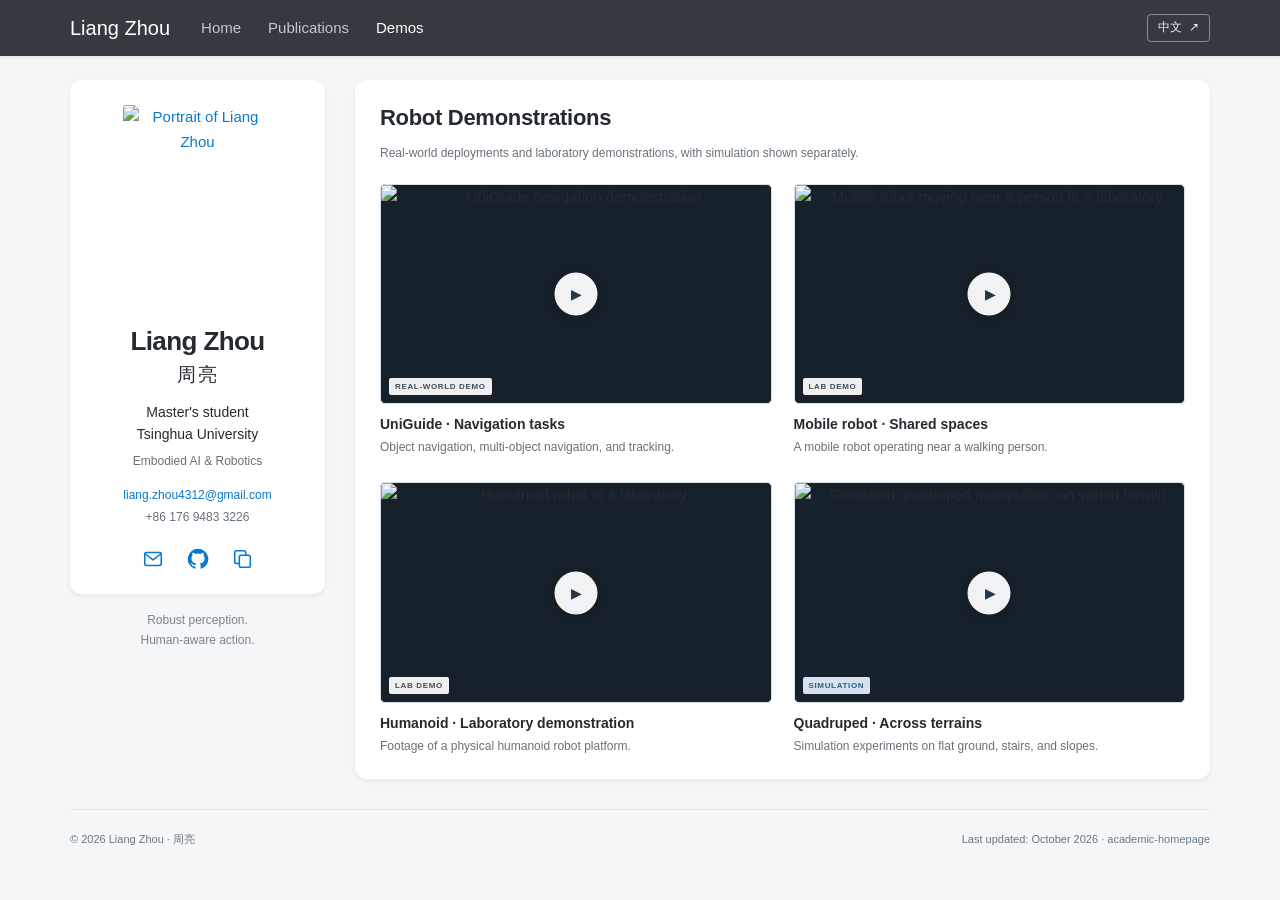
==== showcase.html @ 6afad13b "Add academic homepage pages and styles" ====
<!doctype html>
<html lang="en">
<head>
<meta charset="utf-8"><meta name="viewport" content="width=device-width,initial-scale=1"><meta name="theme-color" content="#343a40">
<title>Robot Demonstrations - Liang Zhou · 周亮</title>
<meta name="description" content="Liang Zhou (周亮), master's student at Tsinghua University. Research in embodied navigation, human-aware planning, and robust mobile manipulation.">
<meta name="author" content="Liang Zhou"><meta property="og:title" content="Liang Zhou · 周亮"><meta property="og:description" content="Embodied intelligence, robust mobile manipulation and human-aware navigation."><meta property="og:type" content="website"><meta property="og:image" content="https://liangzhou4312-afk.github.io/assets/images/liang-zhou.jpg">
<link rel="canonical" href="https://liangzhou4312-afk.github.io/showcase.html">
<link rel="icon" type="image/svg+xml" href="assets/icons/favicon.svg"><link rel="stylesheet" href="styles.css"><script defer src="script.js"></script>
</head>
<body data-page="showcase">
<a class="skip-link" href="#main" data-i18n="skip">Skip to content</a>
<header class="site-header"><div class="nav-wrap"><a class="wordmark" href="index.html">Liang Zhou</a><nav aria-label="Main navigation"><a href="index.html" data-i18n="navHome">Home</a><a href="publications.html" data-i18n="navPublications">Publications</a><a href="showcase.html" data-i18n="navDemos" class="active" aria-current="page">Demos</a></nav><button id="language-toggle" class="language-toggle" type="button" aria-label="切换到中文">中文</button></div></header>
<div class="site-layout"><aside class="profile-sidebar" aria-label="Personal profile">
  <div class="profile-card">
    <a href="index.html" class="portrait-link"><img class="portrait" src="assets/images/liang-zhou.jpg" width="150" height="200" alt="Portrait of Liang Zhou" fetchpriority="high"></a>
    <h1 class="profile-name">Liang Zhou <span lang="zh-CN">周亮</span></h1>
    <p class="profile-role" data-i18n="degreeRole">Master's student</p>
    <p class="profile-university">Tsinghua University</p>
    <p class="profile-field" data-i18n="profileField">Embodied AI & Robotics</p>
    <a class="profile-email" href="mailto:liang.zhou4312@gmail.com">liang.zhou4312@gmail.com</a>
    <a class="profile-phone" href="tel:+8617694833226">+86 176 9483 3226</a>
    <div class="profile-socials"><a href="mailto:liang.zhou4312@gmail.com" aria-label="Email Liang Zhou"><svg aria-hidden="true"><use href="#icon-mail"/></svg></a><a href="https://github.com/liangzhou4312-afk" target="_blank" rel="noopener noreferrer" aria-label="Liang Zhou on GitHub"><svg aria-hidden="true"><use href="#icon-github"/></svg></a><button id="copy-email" type="button" aria-label="Copy email address" title="Copy email"><svg aria-hidden="true"><use href="#icon-copy"/></svg></button></div>
  </div>
  <p class="sidebar-note" data-i18n="sidebarNote">Robust perception.
Human-aware action.</p>
</aside><main id="main" class="main-column"><section id="demos" class="panel demos-panel"><div class="panel-heading"><h2 data-i18n="allDemosHeading">Robot Demonstrations</h2></div><p class="panel-note" data-i18n="demoPageNote">Real-world deployments and laboratory demonstrations, with simulation shown separately.</p><div class="video-grid">
          <article class="video-card"><button class="video-preview" type="button" data-video="assets/videos/uniguide-deployment.mp4" data-title-key="videoUni" aria-label="Play UniGuide demonstration"><img src="assets/images/video-uniguide.jpg" alt="UniGuide navigation demonstration" width="1280" height="720" loading="lazy"><span class="play-button" aria-hidden="true">▶</span><span class="video-badge" data-i18n="badgeDeployment">REAL-WORLD DEMO</span></button><div class="video-caption"><h3 data-i18n="videoUni">UniGuide · Navigation tasks</h3><p data-i18n="videoUniText">Object navigation, multi-object navigation, and tracking.</p></div></article>
          <article class="video-card"><button class="video-preview" type="button" data-video="assets/videos/mobile-robot-human-demo.mp4" data-title-key="videoMobile" aria-label="Play mobile robot laboratory demonstration"><img src="assets/images/video-mobile-robot.jpg" alt="Mobile robot moving near a person in a laboratory" width="1280" height="720" loading="lazy"><span class="play-button" aria-hidden="true">▶</span><span class="video-badge" data-i18n="badgeLab">LAB DEMO</span></button><div class="video-caption"><h3 data-i18n="videoMobile">Mobile robot · Shared spaces</h3><p data-i18n="videoMobileText">A mobile robot operating near a walking person.</p></div></article>
          <article class="video-card"><button class="video-preview" type="button" data-video="assets/videos/humanoid-lab-demo.mp4" data-title-key="videoHumanoid" aria-label="Play humanoid robot laboratory demonstration"><img src="assets/images/video-humanoid.jpg" alt="Humanoid robot in a laboratory" width="1280" height="720" loading="lazy"><span class="play-button" aria-hidden="true">▶</span><span class="video-badge" data-i18n="badgeLab">LAB DEMO</span></button><div class="video-caption"><h3 data-i18n="videoHumanoid">Humanoid · Laboratory demonstration</h3><p data-i18n="videoHumanoidText">Footage of a physical humanoid robot platform.</p></div></article>
          <article class="video-card"><button class="video-preview" type="button" data-video="assets/videos/quadruped-terrain-simulation.mp4" data-title-key="videoQuad" aria-label="Play quadruped simulation"><img src="assets/images/video-quadruped.jpg" alt="Simulated quadruped manipulator on varied terrain" width="1280" height="720" loading="lazy"><span class="play-button" aria-hidden="true">▶</span><span class="video-badge simulation" data-i18n="badgeSim">SIMULATION</span></button><div class="video-caption"><h3 data-i18n="videoQuad">Quadruped · Across terrains</h3><p data-i18n="videoQuadText">Simulation experiments on flat ground, stairs, and slopes.</p></div></article></div></section></main></div>
<footer class="site-footer"><span>© <span id="year">2026</span> Liang Zhou · 周亮</span><span><span data-i18n="lastUpdated">Last updated: October 2026</span> · <a href="https://github.com/luost26/academic-homepage" target="_blank" rel="noopener noreferrer">academic-homepage</a></span></footer>
  <dialog id="media-dialog" aria-labelledby="dialog-title"><div class="dialog-toolbar"><h2 id="dialog-title"></h2><button id="close-dialog" type="button" aria-label="Close viewer"><span aria-hidden="true">×</span></button></div><div id="dialog-content"></div></dialog>
<div id="toast" role="status" aria-live="polite"></div>
  <svg class="icon-sprite" xmlns="http://www.w3.org/2000/svg" aria-hidden="true"><symbol id="icon-github" viewBox="0 0 24 24"><path fill="currentColor" d="M12 .8a11.2 11.2 0 0 0-3.54 21.83c.56.1.77-.24.77-.54v-2.17c-3.12.68-3.78-1.33-3.78-1.33-.5-1.3-1.24-1.65-1.24-1.65-1.02-.7.08-.69.08-.69 1.13.08 1.73 1.16 1.73 1.16 1 1.72 2.63 1.22 3.27.94.1-.73.4-1.22.71-1.5-2.49-.29-5.1-1.25-5.1-5.54 0-1.23.44-2.23 1.15-3.02-.12-.28-.5-1.43.11-2.98 0 0 .94-.3 3.08 1.16a10.7 10.7 0 0 1 5.6 0c2.13-1.45 3.07-1.16 3.07-1.16.61 1.55.23 2.7.12 2.98.71.79 1.14 1.79 1.14 3.02 0 4.3-2.61 5.25-5.11 5.53.4.35.76 1.03.76 2.08v3.17c0 .3.2.65.77.54A11.2 11.2 0 0 0 12 .8Z"/></symbol><symbol id="icon-mail" viewBox="0 0 24 24"><g fill="none" stroke="currentColor" stroke-width="1.7" stroke-linecap="round" stroke-linejoin="round"><rect x="3" y="5" width="18" height="14" rx="2"/><path d="m3 6 9 7 9-7"/></g></symbol><symbol id="icon-copy" viewBox="0 0 24 24"><g fill="none" stroke="currentColor" stroke-width="1.7" stroke-linecap="round"><rect x="8" y="8" width="12" height="13" rx="2"/><path d="M15 8V5a2 2 0 0 0-2-2H5a2 2 0 0 0-2 2v10a2 2 0 0 0 2 2h3"/></g></symbol><symbol id="icon-phone" viewBox="0 0 24 24"><path d="m7 3 3 5-2.5 2a15 15 0 0 0 6.5 6.5l2-2.5 5 3c-.5 3-2 4-4 4C10 21 3 14 3 7c0-2 1-3.5 4-4Z" fill="none" stroke="currentColor" stroke-width="1.7" stroke-linejoin="round"/></symbol></svg>
</body></html>
---- styles.css ----
:root {
  --bg: #f5f6f7;
  --paper: #fff;
  --ink: #252a30;
  --muted: #68717a;
  --line: #e8ebee;
  --accent: #0879ce;
  --accent-light: #edf5fc;
  --nav: #343a40;
  --shadow: 0 2px 5px rgba(28, 38, 48, .075);
  font-family: -apple-system, BlinkMacSystemFont, "Segoe UI", Arial, "PingFang SC", "Microsoft YaHei", sans-serif;
}

* { box-sizing: border-box; }
html { scroll-behavior: smooth; scroll-padding-top: 82px; }
body { margin: 0; color: var(--ink); background: var(--bg); font-size: 15px; line-height: 1.65; -webkit-font-smoothing: antialiased; }
button, input { font: inherit; }
button { cursor: pointer; color: inherit; }
a { color: var(--accent); text-decoration: none; }
a:hover { text-decoration: underline; text-underline-offset: 3px; }
a, button { -webkit-tap-highlight-color: transparent; }
a:focus-visible, button:focus-visible { outline: 3px solid #218bd5; outline-offset: 4px; }
img { display: block; max-width: 100%; }
svg { width: 21px; height: 21px; flex-shrink: 0; }
h1, h2, h3, p { margin: 0; }
::selection { background: #d1e8fa; }

.site-header { position: sticky; top: 0; z-index: 30; background: var(--nav); box-shadow: 0 1px 4px #0001; }
.nav-wrap { width: min(1140px, calc(100% - 40px)); min-height: 56px; margin: auto; display: flex; align-items: center; gap: 31px; }
.wordmark { color: #fff; font-size: 20px; font-weight: 500; white-space: nowrap; }
.wordmark:hover { color: #fff; text-decoration: none; }
nav { display: flex; align-items: center; gap: 27px; }
nav a { color: #c5c8cb; font-size: 15px; padding: 15px 0; line-height: 26px; }
nav a:hover, nav a.active { color: #fff; text-decoration: none; }
.language-toggle { margin-left: auto; padding: 3px 10px; background: transparent; color: #f1f3f5; border: 1px solid #858b90; border-radius: 4px; font-size: 12px; white-space: nowrap; }
.language-toggle:hover { background: #ffffff16; }
.language-toggle span { margin-left: 4px; }
.site-header a:focus-visible, .site-header button:focus-visible { outline-color: #a0d8ff; }

.site-layout { width: min(1140px, calc(100% - 40px)); margin: 24px auto 0; display: grid; grid-template-columns: 255px minmax(0, 1fr); align-items: start; gap: 30px; }
.profile-sidebar { position: sticky; top: 80px; min-width: 0; }
.profile-card { padding: 25px 21px 20px; background: var(--paper); border-radius: 12px; box-shadow: var(--shadow); text-align: center; }
.portrait-link { display: block; width: 150px; margin: 0 auto 19px; border-radius: 3px; }
.portrait { width: 150px; height: 200px; object-fit: contain; background: #fff; border-radius: 3px; }
.profile-name { font-size: 26px; font-weight: 650; line-height: 1.35; letter-spacing: -.6px; }
.profile-name span { display: block; margin-top: 3px; font-size: 19px; font-weight: 400; letter-spacing: 2px; }
.profile-role { margin-top: 13px; font-size: 14px; line-height: 1.6; }
.profile-university { font-size: 14px; line-height: 1.6; }
.profile-field { color: var(--muted); font-size: 12px; margin-top: 6px; }
.profile-email { display: block; margin-top: 15px; font-size: 12px; overflow-wrap: anywhere; }
.profile-phone { display: block; margin-top: 2px; color: var(--muted); font-size: 12px; }
.profile-socials { display: flex; align-items: center; justify-content: center; gap: 17px; margin-top: 16px; }
.profile-socials a, .profile-socials button { display: inline-flex; align-items: center; justify-content: center; width: 28px; height: 30px; padding: 0; border: none; background: transparent; color: var(--accent); border-radius: 3px; }
.profile-socials a:hover, .profile-socials button:hover { background: var(--accent-light); }
.profile-socials svg { width: 22px; height: 22px; }
.sidebar-note { margin: 16px 12px 0; text-align: center; color: #7a838c; font-size: 12px; line-height: 1.7; white-space: pre-line; }
.main-column { min-width: 0; display: flex; flex-direction: column; gap: 20px; }
.panel { min-width: 0; padding: 23px 25px; background: var(--paper); border-radius: 12px; box-shadow: var(--shadow); }
.panel h2 { font-size: 22px; line-height: 1.35; font-weight: 650; letter-spacing: -.3px; }
.about-panel h2 { font-size: 27px; margin-bottom: 16px; }
.about-panel > p { margin-top: 11px; line-height: 1.75; }
.about-panel > p:first-of-type { margin-top: 0; }
.interest-tags { display: flex; flex-wrap: wrap; gap: 7px; margin-top: 19px; }
.interest-tags span { color: #3e657e; background: #edf3f7; border: 1px solid #e4edf3; padding: 2px 9px; border-radius: 4px; font-size: 11px; line-height: 1.8; }
.panel-heading { display: flex; align-items: center; justify-content: space-between; gap: 15px; }
.section-more { flex-shrink: 0; font-size: 12px; line-height: 1.5; }
.panel-note { margin-top: 10px; font-size: 12px; color: var(--muted); line-height: 1.7; }

.education-panel { padding-bottom: 14px; }
.education-list { margin-top: 13px; }
.education-row { display: flex; align-items: flex-start; gap: 22px; padding: 13px 0; border-top: 1px solid var(--line); }
.education-row:first-child { border-top: 0; }
.education-date { flex: 0 0 112px; padding-top: 2px; color: var(--muted); font-size: 12px; font-variant-numeric: tabular-nums; }
.education-school { min-width: 0; }
.education-school h3 { font-size: 15px; line-height: 1.5; font-weight: 600; }
.education-school p { margin-top: 2px; font-size: 12px; color: var(--muted); }
.education-status { margin-top: 3px; margin-left: auto; flex-shrink: 0; color: #237449; background: #eaf5ee; border-radius: 3px; font-size: 9px; letter-spacing: .3px; padding: 1px 6px; }

.research-item { display: grid; grid-template-columns: 235px minmax(0, 1fr); gap: 23px; align-items: start; padding: 24px 0; border-top: 1px solid var(--line); }
.research-item:first-child { margin-top: 15px; }
.research-item:last-child { padding-bottom: 3px; }
.framework-button { position: relative; display: block; width: 100%; border: 1px solid #e3e7eb; background: #fff; border-radius: 5px; padding: 10px 9px 27px; min-height: 176px; transition: border-color .18s, box-shadow .18s; }
.framework-button:hover { border-color: #8bbbe0; box-shadow: 0 2px 8px #1466a013; }
.framework-button img { width: 100%; height: 138px; object-fit: contain; }
.image-label { position: absolute; left: 10px; right: 10px; bottom: 6px; display: flex; align-items: center; justify-content: space-between; color: #65717c; font-size: 10px; line-height: 1.5; }
.image-label > span { color: var(--accent); font-size: 17px; }
.research-copy { min-width: 0; }
.paper-kicker { display: flex; align-items: center; gap: 8px; color: #697682; font-size: 9px; font-weight: 600; letter-spacing: .45px; line-height: 1.5; }
.paper-kicker > span:first-child { color: #88949f; }
.research-copy h3 { margin-top: 6px; font-size: 16px; line-height: 1.5; font-weight: 650; letter-spacing: -.12px; }
.research-copy > p { margin-top: 9px; color: #59646f; font-size: 13px; line-height: 1.65; }
.tags { display: flex; flex-wrap: wrap; gap: 5px; margin-top: 10px; }
.tags span { padding: 1px 6px; background: #f1f4f6; color: #66737f; border-radius: 3px; font-size: 10px; line-height: 1.7; }
.inline-action { display: inline-flex; gap: 8px; align-items: center; border: 0; padding: 0; background: transparent; color: var(--accent); font-size: 12px; line-height: 1.65; margin-top: 10px; }
.inline-action:hover { text-decoration: underline; text-underline-offset: 3px; }

.video-grid { display: grid; grid-template-columns: repeat(2, minmax(0, 1fr)); gap: 25px 22px; margin-top: 21px; }
.video-card { min-width: 0; }
.video-preview { position: relative; display: block; width: 100%; aspect-ratio: 16 / 9; padding: 0; background: #17212b; border: 1px solid #d9dfe5; border-radius: 5px; overflow: hidden; }
.video-preview > img { width: 100%; height: 100%; object-fit: contain; transition: opacity .2s; }
.video-preview:hover > img { opacity: .8; }
.play-button { position: absolute; top: 50%; left: 50%; transform: translate(-50%, -50%); display: flex; align-items: center; justify-content: center; width: 43px; height: 43px; padding-left: 2px; color: #263646; background: #fffffff0; border: 1px solid #fff; border-radius: 50%; font-size: 14px; box-shadow: 0 2px 12px #0003; transition: transform .2s; }
.video-preview:hover .play-button { transform: translate(-50%, -50%) scale(1.08); }
.video-badge { position: absolute; left: 8px; bottom: 8px; padding: 2px 6px; background: #ffffffed; color: #414d58; border-radius: 2px; font-size: 8px; font-weight: 650; letter-spacing: .65px; }
.video-badge.simulation { background: #e5f2ffed; color: #295d83; }
.video-caption { padding-top: 10px; }
.video-caption h3 { font-size: 14px; line-height: 1.5; font-weight: 600; }
.video-caption p { margin-top: 3px; font-size: 12px; line-height: 1.6; color: var(--muted); }

.site-footer { width: min(1140px, calc(100% - 40px)); margin: 30px auto 0; padding: 20px 0 25px; border-top: 1px solid #e1e5e8; display: flex; justify-content: space-between; gap: 16px; font-size: 11px; line-height: 1.7; color: #6c757d; }
.site-footer a { color: #687c8d; }
.skip-link { position: fixed; top: 5px; left: 12px; padding: 8px 16px; transform: translateY(-150%); color: #fff; background: #14598c; border-radius: 4px; z-index: 100; }
.skip-link:focus { transform: translateY(0); }
.icon-sprite { position: absolute; width: 0; height: 0; overflow: hidden; }

dialog { width: 1200px; max-width: calc(100vw - 40px); max-height: 92vh; padding: 0; border: 1px solid #dce2e7; border-radius: 10px; background: #fff; color: var(--ink); box-shadow: 0 20px 100px #0005; }
dialog::backdrop { background: #14202dbf; backdrop-filter: blur(4px); }
.dialog-toolbar { position: sticky; top: 0; z-index: 2; display: flex; align-items: center; justify-content: space-between; gap: 20px; padding: 12px 17px; border-bottom: 1px solid var(--line); background: #fff; }
.dialog-toolbar h2 { margin: 0; font-size: 14px; font-weight: 600; line-height: 1.5; }
.dialog-toolbar button { flex-shrink: 0; display: flex; align-items: center; justify-content: center; width: 33px; height: 33px; padding: 0; border: none; border-radius: 50%; background: #f0f3f6; color: #45515d; font-size: 25px; line-height: 1; }
.dialog-toolbar button:hover { background: #e1e8ee; }
.original-link { margin-left: auto; font-size: 12px; white-space: nowrap; }
.original-link[hidden] { display: none; }
#dialog-content { min-height: 100px; padding: 18px; }
#dialog-content img { width: 100%; height: auto; margin: auto; }
#dialog-content video { display: block; width: 100%; max-height: 76vh; background: #101820; }
#dialog-content .media-error { padding: 20px; font-size: 14px; color: var(--muted); }
#dialog-content .media-error a { text-decoration: underline; }
body.dialog-open { overflow: hidden; }
#toast { position: fixed; left: 50%; bottom: 28px; z-index: 100; width: max-content; max-width: calc(100% - 32px); padding: 10px 18px; border-radius: 5px; color: #fff; background: #263747; font-size: 13px; opacity: 0; pointer-events: none; transform: translate(-50%, 20px); transition: opacity .2s, transform .2s; }
#toast.visible { opacity: 1; transform: translate(-50%, 0); }
html[lang="zh-CN"] .about-panel > p { line-height: 1.9; }
html[lang="zh-CN"] .research-copy > p { line-height: 1.85; }

@media (max-width: 1100px) {
  .site-layout { grid-template-columns: 235px minmax(0, 1fr); gap: 24px; }
  .profile-card { padding-inline: 16px; }
  .research-item { grid-template-columns: 200px minmax(0, 1fr); gap: 20px; }
  .framework-button { min-height: 158px; }
  .framework-button img { height: 120px; }
  .research-copy h3 { font-size: 15px; }
}

@media (min-width: 768px) and (max-width: 900px) {
  .site-layout { grid-template-columns: 210px minmax(0, 1fr); gap: 20px; }
  .panel { padding: 21px; }
  .profile-card { padding-inline: 12px; }
  .profile-name { font-size: 24px; }
  .profile-email { font-size: 11px; }
  .research-item { grid-template-columns: 1fr; gap: 16px; }
  .framework-button { min-height: 185px; }
  .framework-button img { height: 148px; }
  .education-row { gap: 13px; }
  .education-date { flex-basis: 94px; font-size: 11px; }
  .education-school h3 { font-size: 14px; }
  .education-status { font-size: 8px; padding-inline: 4px; }
  .video-grid { gap: 22px 16px; }
  .video-caption h3 { font-size: 13px; }
  .panel-heading h2 { font-size: 21px; }
}

@media (max-width: 767px) {
  html { scroll-padding-top: 78px; }
  .nav-wrap { width: calc(100% - 32px); min-height: 55px; gap: 25px; }
  .wordmark { font-size: 18px; }
  nav { gap: 21px; }
  nav a { font-size: 13px; padding: 14px 0; }
  .site-layout { width: calc(100% - 32px); margin-top: 20px; display: block; }
  .profile-sidebar { position: static; margin-bottom: 20px; }
  .profile-card { position: relative; display: grid; grid-template-columns: 128px minmax(0, 1fr); grid-template-rows: repeat(7, auto); column-gap: 26px; padding: 24px; text-align: left; }
  .portrait-link { grid-column: 1; grid-row: 1 / 8; width: 120px; margin: auto 0; }
  .portrait { width: 120px; height: 160px; }
  .profile-name, .profile-role, .profile-university, .profile-field, .profile-email, .profile-phone, .profile-socials { grid-column: 2; }
  .profile-name { font-size: 25px; }
  .profile-name span { display: inline; margin-left: 8px; font-size: 18px; letter-spacing: 1px; white-space: nowrap; }
  .profile-role { margin-top: 10px; }
  .profile-university { font-size: 14px; }
  .profile-field { margin-top: 3px; }
  .profile-email { margin-top: 10px; font-size: 12px; }
  .profile-phone { margin-top: 1px; }
  .profile-socials { justify-content: flex-start; gap: 13px; margin-top: 9px; }
  .profile-socials a, .profile-socials button { width: 25px; height: 27px; }
  .profile-socials svg { width: 20px; height: 20px; }
  .sidebar-note { display: none; }
  .main-column { gap: 18px; }
  .panel { padding: 22px; }
  .about-panel h2 { font-size: 26px; }
  .panel h2 { font-size: 22px; }
  .about-panel > p { font-size: 14px; line-height: 1.8; }
  .research-item { grid-template-columns: 200px minmax(0, 1fr); gap: 21px; }
  .research-copy h3 { font-size: 15px; }
  .education-row { gap: 20px; }
  .education-date { flex-basis: 108px; }
  .video-grid { grid-template-columns: 1fr; gap: 26px; }
  .video-caption h3 { font-size: 15px; }
  .video-caption p { font-size: 13px; }
  .site-footer { width: calc(100% - 32px); flex-wrap: wrap; gap: 5px; margin-top: 24px; font-size: 10px; }
  dialog { max-width: calc(100vw - 20px); max-height: 94vh; border-radius: 7px; }
  .dialog-toolbar { padding: 10px 13px; gap: 12px; }
  .dialog-toolbar h2 { font-size: 12px; }
  .dialog-toolbar button { width: 30px; height: 30px; }
  .original-link { font-size: 11px; }
  #dialog-content { padding: 10px; }
}

@media (max-width: 600px) {
  .research-item { grid-template-columns: 1fr; gap: 16px; padding-block: 22px; }
  .framework-button { padding: 13px 14px 29px; min-height: 0; }
  .framework-button img { height: 185px; }
  .research-copy h3 { font-size: 16px; }
  .research-copy > p { font-size: 13px; }
  .panel-note { font-size: 12px; }
  .panel-heading { gap: 12px; align-items: baseline; }
  .section-more { font-size: 11px; }
}

@media (max-width: 420px) {
  .nav-wrap { width: calc(100% - 28px); min-height: 56px; gap: 17px; flex-wrap: wrap; }
  .wordmark { font-size: 16px; }
  nav { gap: 13px; }
  nav a { font-size: 12px; }
  .language-toggle { padding: 3px 7px; font-size: 11px; }
  .language-toggle span { display: none; }
  .site-layout { width: calc(100% - 28px); margin-top: 16px; }
  .profile-card { grid-template-columns: 88px minmax(0, 1fr); column-gap: 17px; padding: 19px 17px; }
  .portrait-link { width: 88px; }
  .portrait { width: 88px; height: 118px; }
  .profile-name { font-size: 22px; }
  .profile-name span { display: block; margin: 1px 0 0; font-size: 16px; letter-spacing: 2px; }
  .profile-role { margin-top: 7px; font-size: 12px; }
  .profile-university { font-size: 12px; }
  .profile-field { font-size: 10px; }
  .profile-email { font-size: 10.5px; margin-top: 7px; }
  .profile-phone { font-size: 11px; }
  .profile-socials { margin-top: 6px; }
  .panel { padding: 20px 18px; }
  .panel h2 { font-size: 21px; }
  .about-panel h2 { font-size: 25px; }
  .interest-tags { gap: 6px; }
  .interest-tags span { font-size: 10px; padding-inline: 7px; }
  .education-row { gap: 13px; }
  .education-date { flex-basis: 87px; font-size: 10px; padding-top: 3px; }
  .education-school h3 { font-size: 13px; }
  .education-school p { font-size: 11px; }
  .education-status { position: absolute; right: 0; bottom: 11px; font-size: 7px; }
  .education-row.current { position: relative; padding-bottom: 30px; }
  .framework-button img { height: 165px; }
  .paper-kicker { font-size: 8px; }
  .research-copy h3 { font-size: 15px; }
  .section-more { font-size: 10px; }
  .video-grid { margin-top: 18px; }
  .site-footer { width: calc(100% - 28px); }
}

@media (max-width: 350px) {
  .nav-wrap { gap: 12px; }
  nav { gap: 10px; }
  nav a { font-size: 11px; }
  .wordmark { font-size: 15px; }
  .profile-card { padding-inline: 14px; grid-template-columns: 76px minmax(0, 1fr); column-gap: 13px; }
  .portrait-link, .portrait { width: 76px; }
  .portrait { height: 102px; }
  .profile-name { font-size: 20px; }
  .profile-email { font-size: 10px; }
  .dialog-toolbar { gap: 8px; }
  .dialog-toolbar h2, .original-link { font-size: 10px; }
}

@media (prefers-reduced-motion: reduce) {
  html { scroll-behavior: auto; }
  *, *::before, *::after { transition: none !important; animation: none !important; }
}
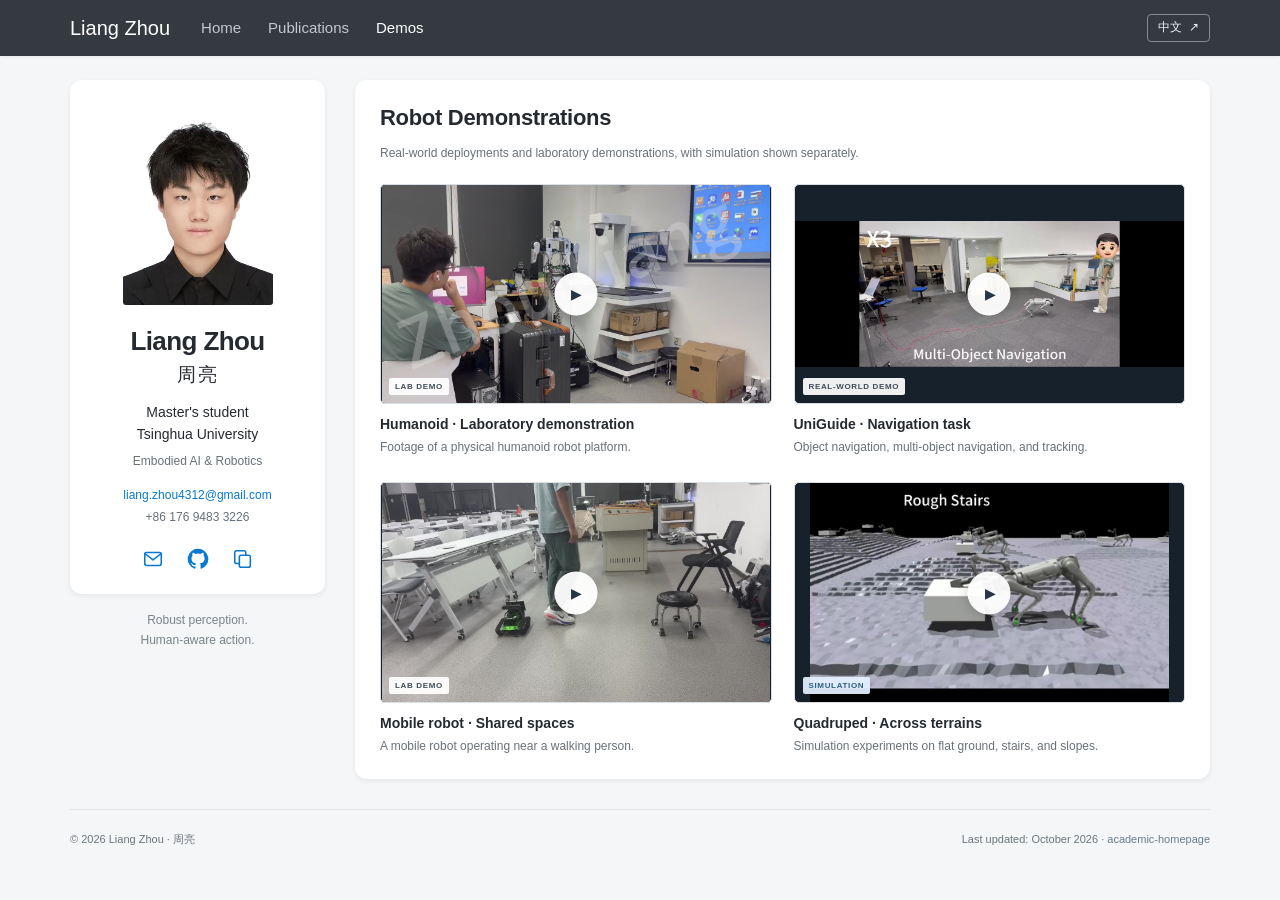
==== commit 06f74162: "Reorder robot demonstrations" ====
--- a/showcase.html
+++ b/showcase.html
@@ -25,9 +25,9 @@
   <p class="sidebar-note" data-i18n="sidebarNote">Robust perception.
 Human-aware action.</p>
 </aside><main id="main" class="main-column"><section id="demos" class="panel demos-panel"><div class="panel-heading"><h2 data-i18n="allDemosHeading">Robot Demonstrations</h2></div><p class="panel-note" data-i18n="demoPageNote">Real-world deployments and laboratory demonstrations, with simulation shown separately.</p><div class="video-grid">
-          <article class="video-card"><button class="video-preview" type="button" data-video="assets/videos/uniguide-deployment.mp4" data-title-key="videoUni" aria-label="Play UniGuide demonstration"><img src="assets/images/video-uniguide.jpg" alt="UniGuide navigation demonstration" width="1280" height="720" loading="lazy"><span class="play-button" aria-hidden="true">▶</span><span class="video-badge" data-i18n="badgeDeployment">REAL-WORLD DEMO</span></button><div class="video-caption"><h3 data-i18n="videoUni">UniGuide · Navigation tasks</h3><p data-i18n="videoUniText">Object navigation, multi-object navigation, and tracking.</p></div></article>
+          <article class="video-card"><button class="video-preview" type="button" data-video="assets/videos/humanoid-lab-demo.mp4" data-title-key="videoHumanoid" aria-label="Play humanoid robot laboratory demonstration"><img src="assets/images/video-humanoid.jpg" alt="Humanoid robot in a laboratory" width="1280" height="720" loading="lazy"><span class="play-button" aria-hidden="true">▶</span><span class="video-badge" data-i18n="badgeLab">LAB DEMO</span></button><div class="video-caption"><h3 data-i18n="videoHumanoid">Humanoid · Laboratory demonstration</h3><p data-i18n="videoHumanoidText">Footage of a physical humanoid robot platform.</p></div></article>
+          <article class="video-card"><button class="video-preview" type="button" data-video="assets/videos/uniguide-deployment.mp4" data-title-key="videoUni" aria-label="Play UniGuide demonstration"><img src="assets/images/video-uniguide.jpg" alt="UniGuide navigation demonstration" width="1280" height="720" loading="lazy"><span class="play-button" aria-hidden="true">▶</span><span class="video-badge" data-i18n="badgeDeployment">REAL-WORLD DEMO</span></button><div class="video-caption"><h3 data-i18n="videoUni">UniGuide · Navigation task</h3><p data-i18n="videoUniText">Object navigation, multi-object navigation, and tracking.</p></div></article>
           <article class="video-card"><button class="video-preview" type="button" data-video="assets/videos/mobile-robot-human-demo.mp4" data-title-key="videoMobile" aria-label="Play mobile robot laboratory demonstration"><img src="assets/images/video-mobile-robot.jpg" alt="Mobile robot moving near a person in a laboratory" width="1280" height="720" loading="lazy"><span class="play-button" aria-hidden="true">▶</span><span class="video-badge" data-i18n="badgeLab">LAB DEMO</span></button><div class="video-caption"><h3 data-i18n="videoMobile">Mobile robot · Shared spaces</h3><p data-i18n="videoMobileText">A mobile robot operating near a walking person.</p></div></article>
-          <article class="video-card"><button class="video-preview" type="button" data-video="assets/videos/humanoid-lab-demo.mp4" data-title-key="videoHumanoid" aria-label="Play humanoid robot laboratory demonstration"><img src="assets/images/video-humanoid.jpg" alt="Humanoid robot in a laboratory" width="1280" height="720" loading="lazy"><span class="play-button" aria-hidden="true">▶</span><span class="video-badge" data-i18n="badgeLab">LAB DEMO</span></button><div class="video-caption"><h3 data-i18n="videoHumanoid">Humanoid · Laboratory demonstration</h3><p data-i18n="videoHumanoidText">Footage of a physical humanoid robot platform.</p></div></article>
           <article class="video-card"><button class="video-preview" type="button" data-video="assets/videos/quadruped-terrain-simulation.mp4" data-title-key="videoQuad" aria-label="Play quadruped simulation"><img src="assets/images/video-quadruped.jpg" alt="Simulated quadruped manipulator on varied terrain" width="1280" height="720" loading="lazy"><span class="play-button" aria-hidden="true">▶</span><span class="video-badge simulation" data-i18n="badgeSim">SIMULATION</span></button><div class="video-caption"><h3 data-i18n="videoQuad">Quadruped · Across terrains</h3><p data-i18n="videoQuadText">Simulation experiments on flat ground, stairs, and slopes.</p></div></article></div></section></main></div>
 <footer class="site-footer"><span>© <span id="year">2026</span> Liang Zhou · 周亮</span><span><span data-i18n="lastUpdated">Last updated: October 2026</span> · <a href="https://github.com/luost26/academic-homepage" target="_blank" rel="noopener noreferrer">academic-homepage</a></span></footer>
   <dialog id="media-dialog" aria-labelledby="dialog-title"><div class="dialog-toolbar"><h2 id="dialog-title"></h2><button id="close-dialog" type="button" aria-label="Close viewer"><span aria-hidden="true">×</span></button></div><div id="dialog-content"></div></dialog>
